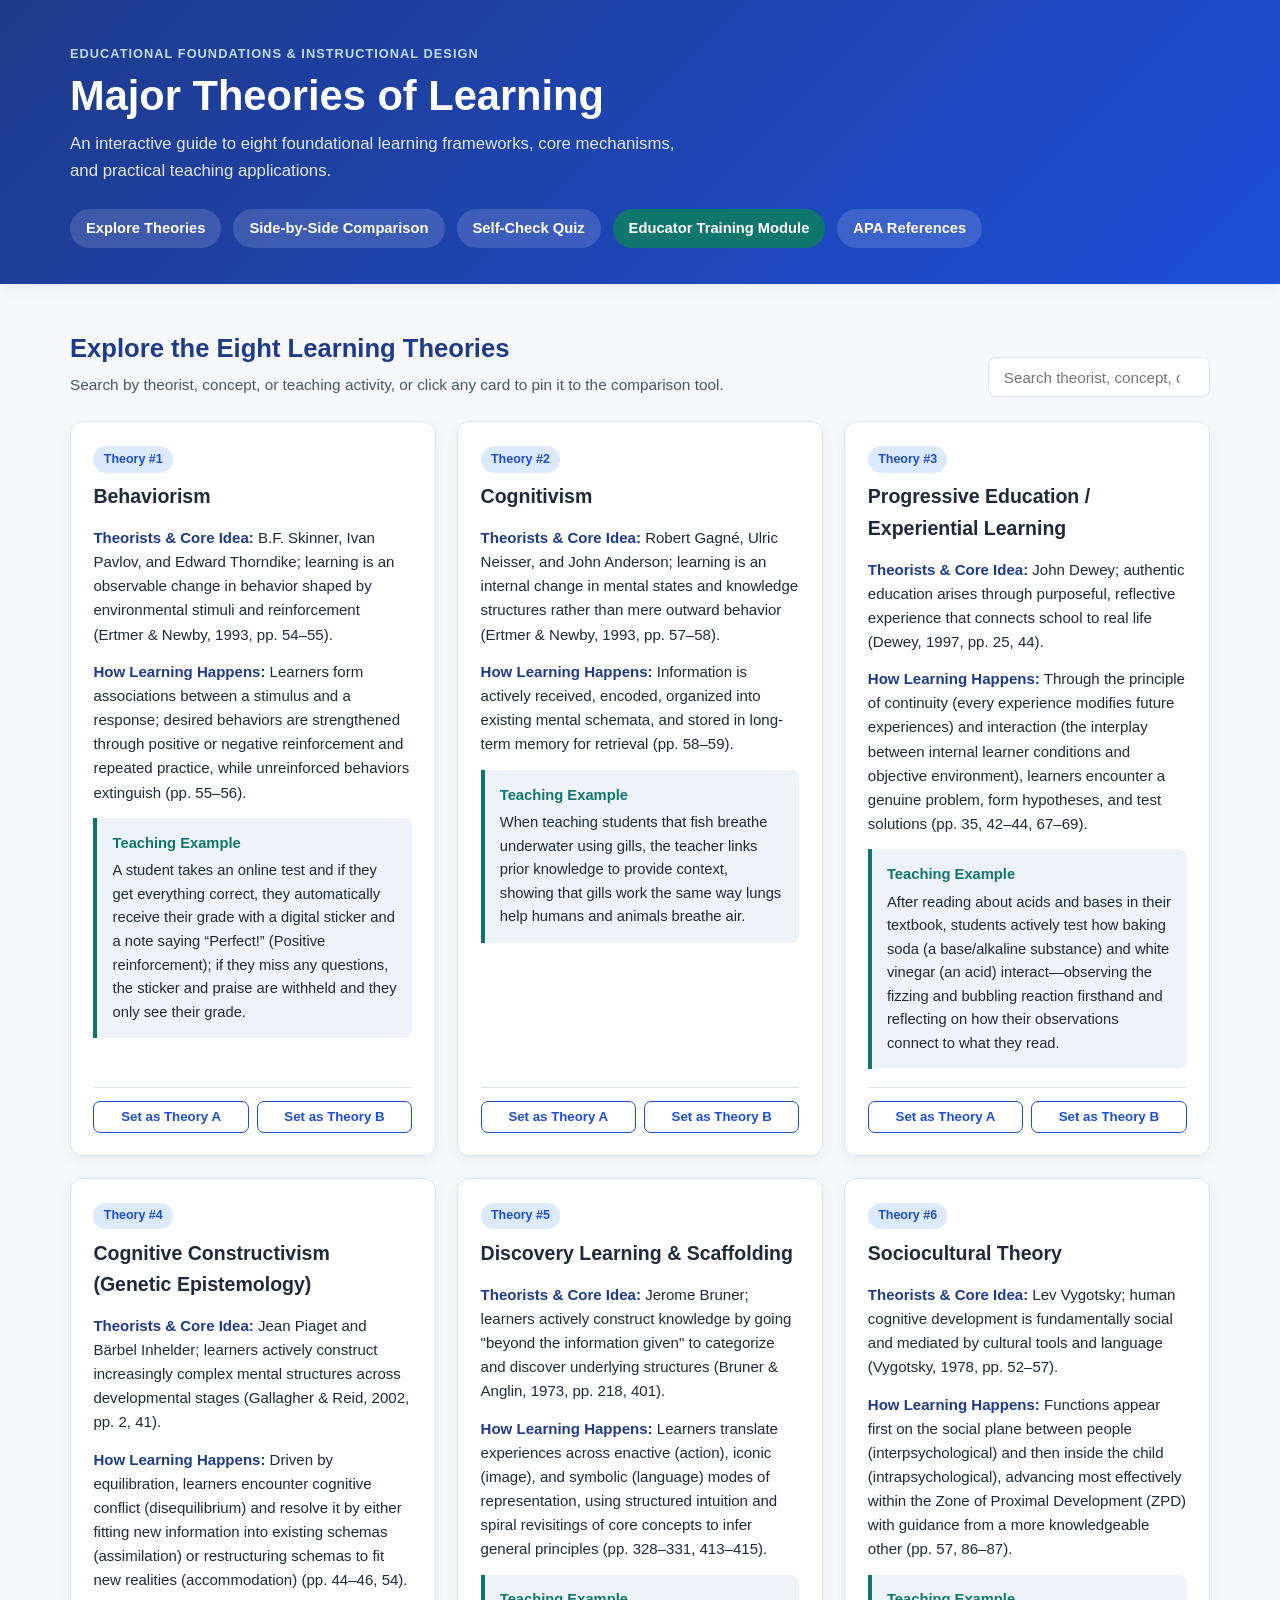
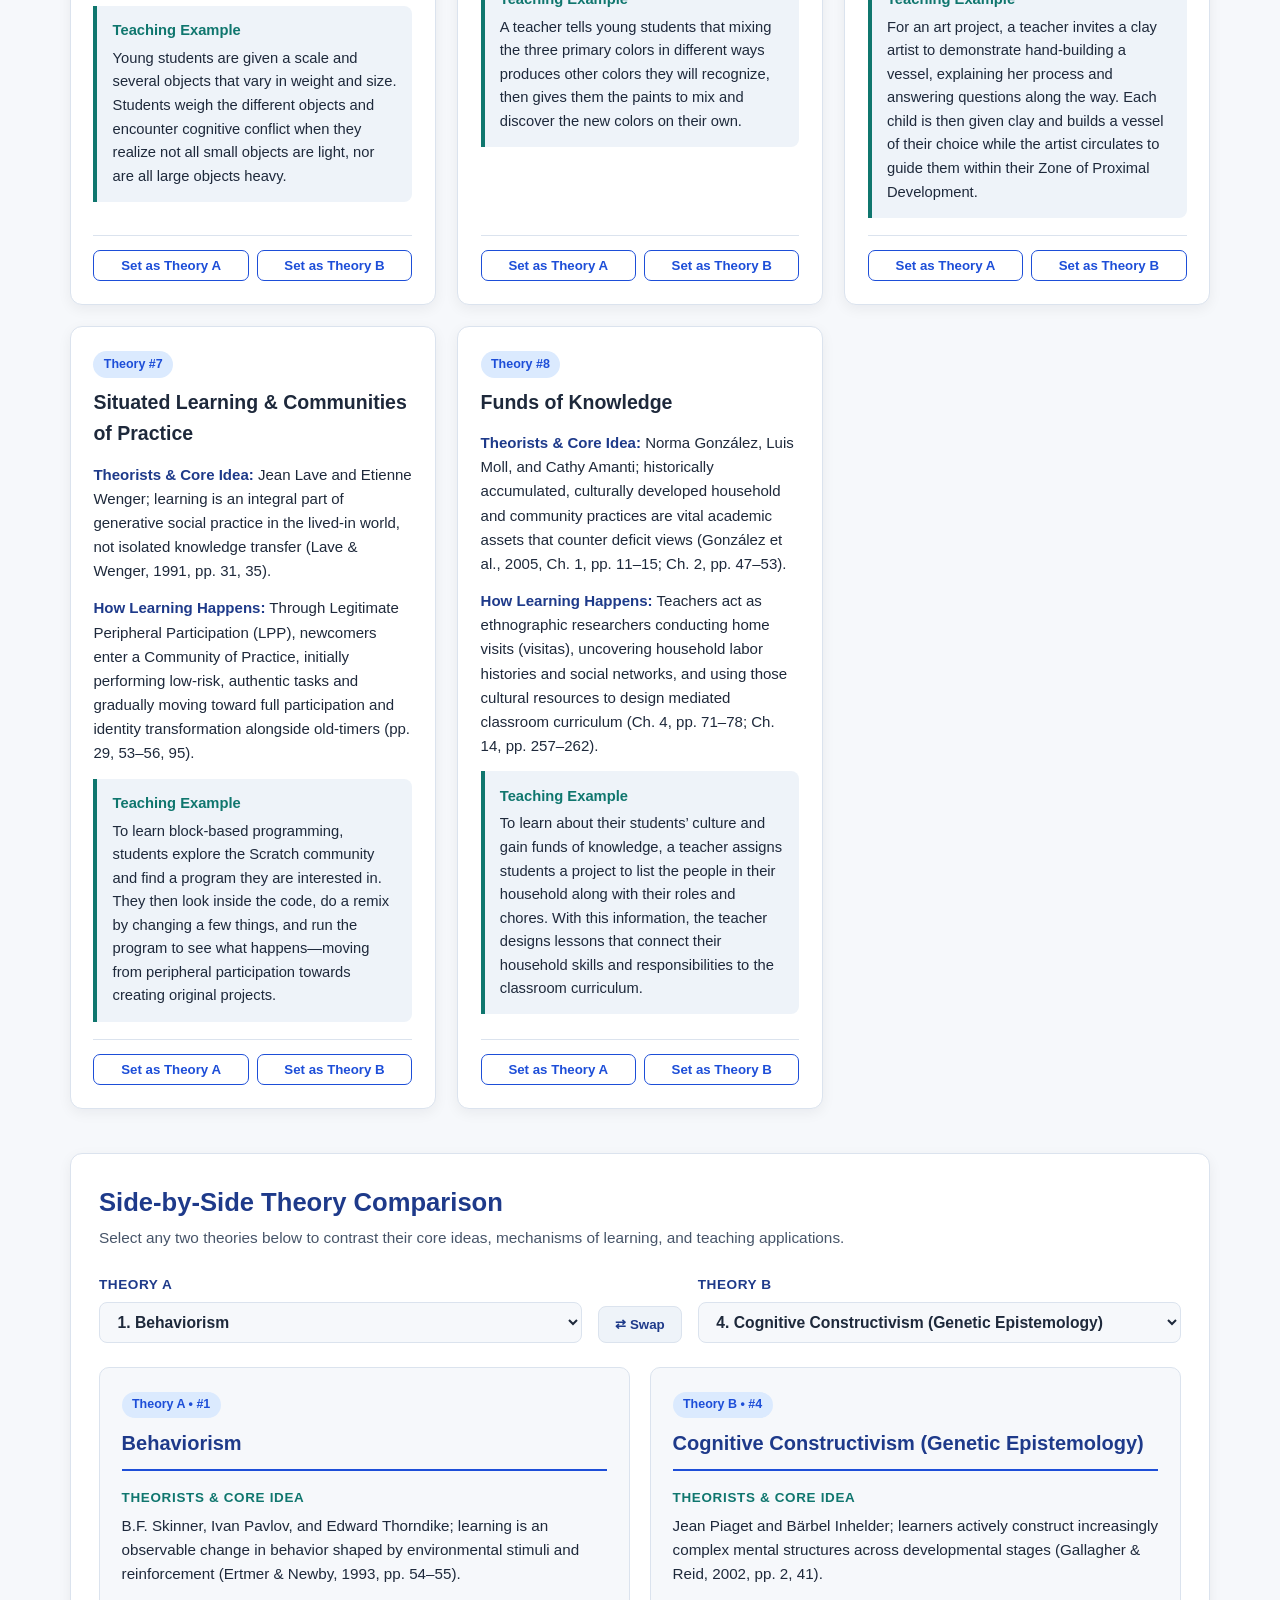
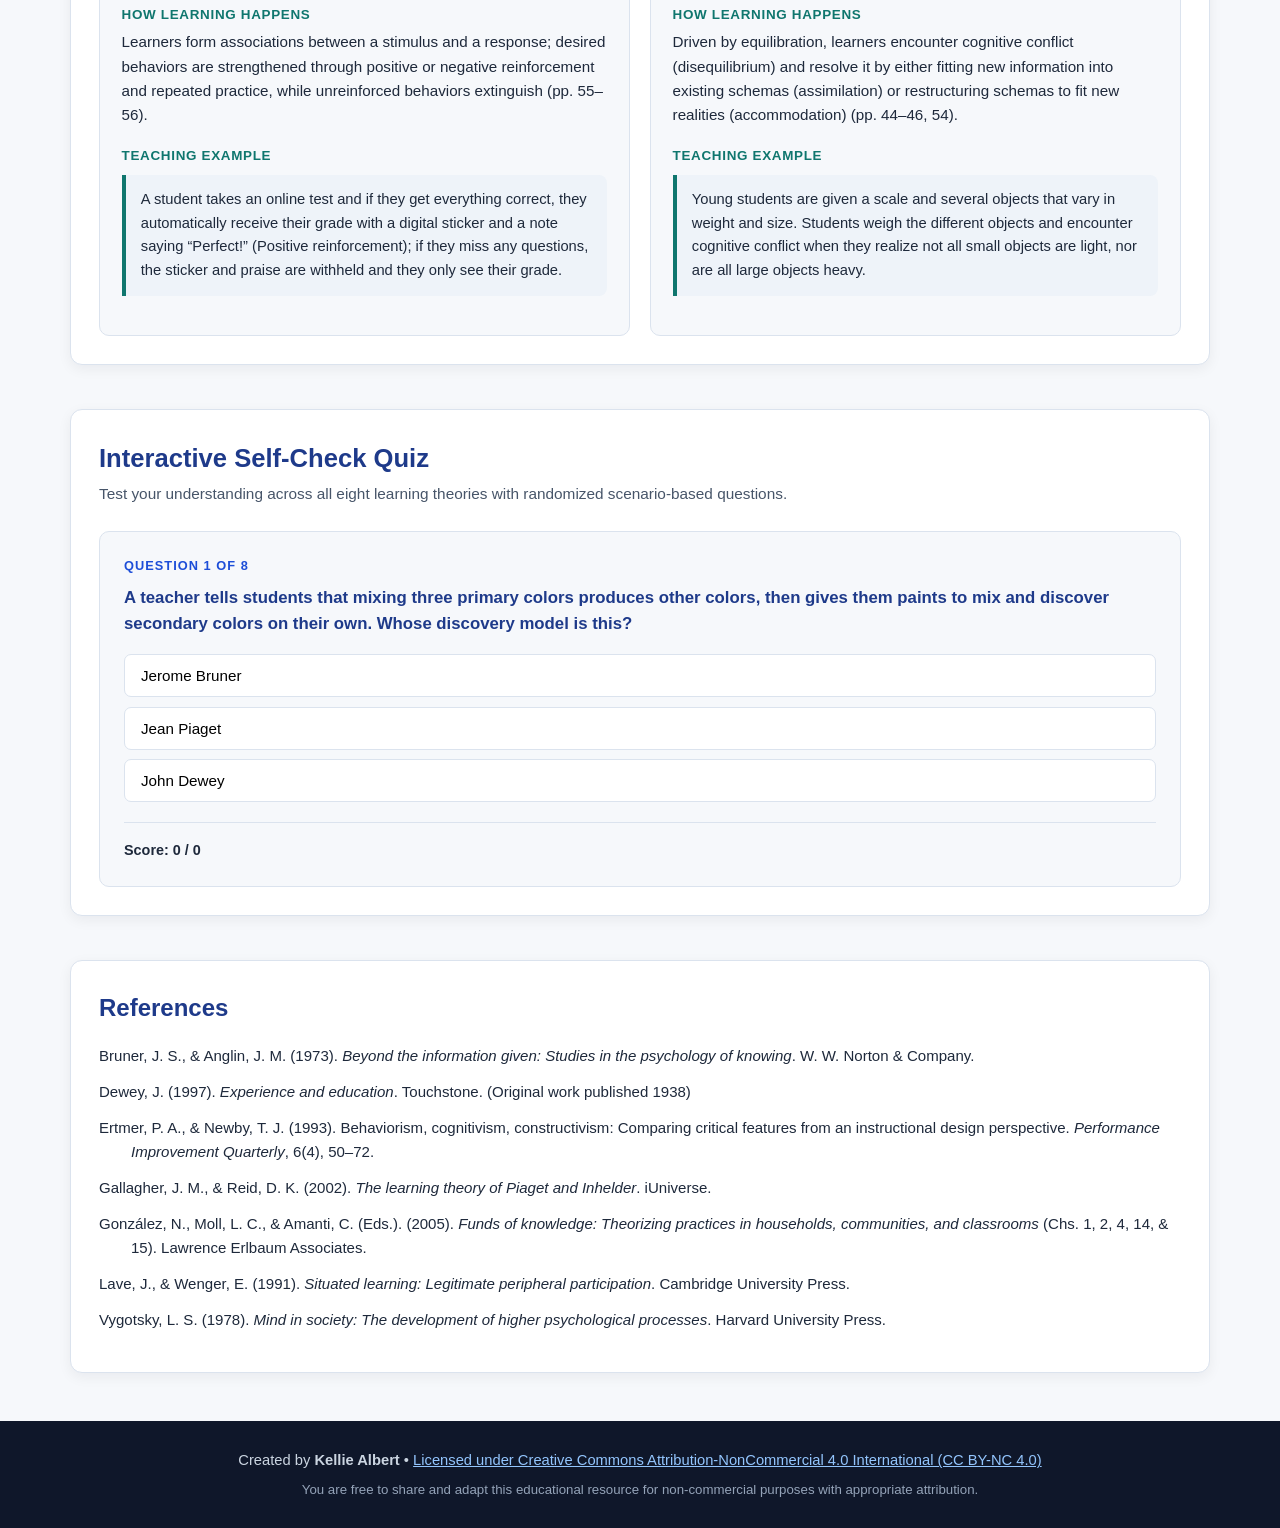
==== index.html @ d90a33f2 "Add files via upload add learning theories dashboard" ====
<!DOCTYPE html>
<html lang="en">
<head>
  <meta charset="UTF-8" />
  <meta name="viewport" content="width=device-width, initial-scale=1.0" />
  <title>Major Theories of Learning — Educational Guide</title>
  <link rel="stylesheet" href="styles.css" />
</head>
<body>
  <header class="site-header">
    <div class="container">
      <p class="eyebrow">Educational Foundations &amp; Instructional Design</p>
      <h1>Major Theories of Learning</h1>
      <p class="subtitle">
        An interactive guide to eight foundational learning frameworks, core mechanisms, and practical teaching applications.
      </p>
      <nav class="main-nav" aria-label="Primary Navigation">
        <a href="#explorer">Explore Theories</a>
        <a href="#compare">Side-by-Side Comparison</a>
        <a href="#quiz-section">Self-Check Quiz</a>
        <a href="module.html" class="nav-highlight">Educator Training Module</a>
        <a href="#references">APA References</a>
      </nav>
    </div>
  </header>

  <main class="container">
    <!-- Theory Explorer Section -->
    <section id="explorer" class="section-block" aria-labelledby="explorer-heading">
      <div class="section-header">
        <div>
          <h2 id="explorer-heading">Explore the Eight Learning Theories</h2>
          <p class="section-desc">Search by theorist, concept, or teaching activity, or click any card to pin it to the comparison tool.</p>
        </div>
        <div class="search-box">
          <label for="search-input" class="visually-hidden">Search theories</label>
          <input
            type="search"
            id="search-input"
            placeholder="Search theorist, concept, or example..."
            autocomplete="off"
          />
        </div>
      </div>

      <div id="theory-grid" class="theory-grid" aria-live="polite">
        <!-- Populated dynamically by script.js -->
      </div>
      <p id="no-results" class="no-results hidden">No learning theories matched your search. Try another keyword.</p>
    </section>

    <!-- Side-by-Side Comparison Section -->
    <section id="compare" class="section-block compare-section" aria-labelledby="compare-heading">
      <div class="section-header">
        <div>
          <h2 id="compare-heading">Side-by-Side Theory Comparison</h2>
          <p class="section-desc">Select any two theories below to contrast their core ideas, mechanisms of learning, and teaching applications.</p>
        </div>
      </div>

      <div class="compare-controls">
        <div class="select-group">
          <label for="theory-select-a">Theory A</label>
          <select id="theory-select-a"></select>
        </div>

        <button type="button" id="swap-btn" class="btn-secondary" title="Swap selected theories" aria-label="Swap Theory A and Theory B">
          &#8644; Swap
        </button>

        <div class="select-group">
          <label for="theory-select-b">Theory B</label>
          <select id="theory-select-b"></select>
        </div>
      </div>

      <div id="comparison-board" class="comparison-board" aria-live="polite">
        <!-- Populated dynamically by script.js -->
      </div>
    </section>

    <!-- Interactive Self-Check Quiz Section -->
    <section id="quiz-section" class="section-block quiz-main-section" aria-labelledby="quiz-heading">
      <div class="section-header">
        <div>
          <h2 id="quiz-heading">Interactive Self-Check Quiz</h2>
          <p class="section-desc">Test your understanding across all eight learning theories with randomized scenario-based questions.</p>
        </div>
      </div>

      <div class="quiz-container" id="main-quiz-box">
        <div id="main-quiz-progress" class="eyebrow" style="margin-bottom: 0.5rem; color: var(--primary);">Question 1 of 8</div>
        <div id="main-quiz-question" class="quiz-question">Loading question...</div>
        <div id="main-quiz-options" class="quiz-options"></div>
        <div id="main-quiz-feedback" class="quiz-feedback hidden"></div>
        
        <div class="quiz-nav-row">
          <span id="main-quiz-score" style="font-weight: 600; font-size: 0.9rem;">Score: 0 / 0</span>
          <button type="button" id="main-next-btn" class="btn-primary hidden">Next Question →</button>
        </div>
      </div>
    </section>

    <!-- References Section -->
    <section id="references" class="section-block references-section" aria-labelledby="references-heading">
      <h2 id="references-heading">References</h2>
      <ul class="apa-list">
        <li>Bruner, J. S., &amp; Anglin, J. M. (1973). <em>Beyond the information given: Studies in the psychology of knowing</em>. W. W. Norton &amp; Company.</li>
        <li>Dewey, J. (1997). <em>Experience and education</em>. Touchstone. (Original work published 1938)</li>
        <li>Ertmer, P. A., &amp; Newby, T. J. (1993). Behaviorism, cognitivism, constructivism: Comparing critical features from an instructional design perspective. <em>Performance Improvement Quarterly</em>, 6(4), 50–72.</li>
        <li>Gallagher, J. M., &amp; Reid, D. K. (2002). <em>The learning theory of Piaget and Inhelder</em>. iUniverse.</li>
        <li>González, N., Moll, L. C., &amp; Amanti, C. (Eds.). (2005). <em>Funds of knowledge: Theorizing practices in households, communities, and classrooms</em> (Chs. 1, 2, 4, 14, &amp; 15). Lawrence Erlbaum Associates.</li>
        <li>Lave, J., &amp; Wenger, E. (1991). <em>Situated learning: Legitimate peripheral participation</em>. Cambridge University Press.</li>
        <li>Vygotsky, L. S. (1978). <em>Mind in society: The development of higher psychological processes</em>. Harvard University Press.</li>
      </ul>
    </section>
  </main>

  <footer class="site-footer">
    <div class="container footer-content">
      <p>
        Created by <strong>Kellie Albert</strong> &bull;
        <a
          href="https://creativecommons.org/licenses/by-nc/4.0/"
          target="_blank"
          rel="license noopener noreferrer"
        >
          Licensed under Creative Commons Attribution-NonCommercial 4.0 International (CC BY-NC 4.0)
        </a>
      </p>
      <p class="footer-note">
        You are free to share and adapt this educational resource for non-commercial purposes with appropriate attribution.
      </p>
    </div>
  </footer>

  <script src="script.js"></script>
</body>
</html>
---- styles.css ----
:root {
  --bg: #f6f8fb;
  --surface: #ffffff;
  --surface-alt: #eef3f9;
  --text: #1e293b;
  --text-muted: #475569;
  --primary: #1d4ed8;
  --primary-dark: #1e3a8a;
  --accent: #0f766e;
  --border: #dbe3ee;
  --shadow: 0 4px 14px rgba(15, 23, 42, 0.06);
  --radius: 12px;
}

* {
  box-sizing: border-box;
  margin: 0;
  padding: 0;
}

html {
  scroll-behavior: smooth;
}

body {
  font-family: -apple-system, BlinkMacSystemFont, "Segoe UI", Roboto, Oxygen, Ubuntu, Cantarell, sans-serif;
  background-color: var(--bg);
  color: var(--text);
  line-height: 1.6;
}

.container {
  width: min(1140px, 92%);
  margin: 0 auto;
}

.visually-hidden {
  position: absolute;
  width: 1px;
  height: 1px;
  overflow: hidden;
  clip: rect(0 0 0 0);
}

.hidden {
  display: none !important;
}

/* Header */
.site-header {
  background: linear-gradient(135deg, var(--primary-dark), var(--primary));
  color: #ffffff;
  padding: 2.75rem 0 2.25rem;
  box-shadow: var(--shadow);
}

.eyebrow {
  text-transform: uppercase;
  letter-spacing: 0.08em;
  font-size: 0.8rem;
  font-weight: 700;
  color: #bfdbfe;
  margin-bottom: 0.4rem;
}

.site-header h1 {
  font-size: clamp(1.85rem, 3.5vw, 2.6rem);
  line-height: 1.2;
  margin-bottom: 0.65rem;
}

.subtitle {
  max-width: 68ch;
  color: #e2e8f0;
  font-size: 1.05rem;
  margin-bottom: 1.5rem;
}

.main-nav {
  display: flex;
  flex-wrap: wrap;
  gap: 0.75rem;
}

.main-nav a {
  text-decoration: none;
  color: #ffffff;
  background: rgba(255, 255, 255, 0.14);
  padding: 0.5rem 1rem;
  border-radius: 999px;
  font-size: 0.92rem;
  font-weight: 600;
  transition: background 0.2s ease;
}

.main-nav a:hover,
.main-nav a:focus-visible {
  background: rgba(255, 255, 255, 0.28);
}

.main-nav .nav-highlight {
  background: #0f766e;
  color: #ffffff;
}

.main-nav .nav-highlight:hover {
  background: #115e59;
}

/* Sections */
.section-block {
  margin-top: 2.75rem;
}

.section-header {
  display: flex;
  flex-wrap: wrap;
  justify-content: space-between;
  align-items: flex-end;
  gap: 1rem;
  margin-bottom: 1.5rem;
}

.section-header h2 {
  font-size: 1.6rem;
  color: var(--primary-dark);
}

.section-desc {
  color: var(--text-muted);
  font-size: 0.96rem;
  margin-top: 0.2rem;
}

.search-box input {
  width: min(320px, 100%);
  padding: 0.65rem 0.95rem;
  border: 1px solid var(--border);
  border-radius: 8px;
  font-size: 0.95rem;
  background: var(--surface);
  color: var(--text);
}

.search-box input:focus {
  outline: 2px solid var(--primary);
  border-color: transparent;
}

/* Theory Cards */
.theory-grid {
  display: grid;
  grid-template-columns: repeat(auto-fit, minmax(320px, 1fr));
  gap: 1.35rem;
}

.theory-card {
  background: var(--surface);
  border: 1px solid var(--border);
  border-radius: var(--radius);
  padding: 1.4rem;
  box-shadow: var(--shadow);
  display: flex;
  flex-direction: column;
  justify-content: space-between;
  transition: transform 0.18s ease, box-shadow 0.18s ease;
}

.theory-card:hover {
  transform: translateY(-2px);
  box-shadow: 0 8px 20px rgba(15, 23, 42, 0.09);
}

.card-badge {
  display: inline-block;
  font-size: 0.78rem;
  font-weight: 700;
  color: var(--primary);
  background: #dbeafe;
  padding: 0.2rem 0.65rem;
  border-radius: 999px;
  margin-bottom: 0.55rem;
}

.theory-card h3 {
  font-size: 1.22rem;
  color: var(--text);
  margin-bottom: 0.85rem;
}

.detail-block {
  margin-bottom: 0.85rem;
  font-size: 0.94rem;
}

.detail-block strong {
  color: var(--primary-dark);
}

.example-callout {
  background: var(--surface-alt);
  border-left: 4px solid var(--accent);
  padding: 0.85rem 0.95rem;
  border-radius: 0 8px 8px 0;
  font-size: 0.92rem;
  margin-top: 0.5rem;
}

.example-callout strong {
  color: var(--accent);
  display: block;
  margin-bottom: 0.25rem;
}

.card-actions {
  display: flex;
  gap: 0.5rem;
  margin-top: 1.1rem;
  padding-top: 0.85rem;
  border-top: 1px solid var(--border);
}

.btn-small {
  flex: 1;
  background: var(--surface);
  color: var(--primary);
  border: 1px solid var(--primary);
  border-radius: 7px;
  padding: 0.45rem 0.6rem;
  font-size: 0.83rem;
  font-weight: 600;
  cursor: pointer;
  transition: background 0.15s ease, color 0.15s ease;
}

.btn-small:hover {
  background: var(--primary);
  color: #ffffff;
}

.no-results {
  text-align: center;
  color: var(--text-muted);
  padding: 2rem;
  background: var(--surface);
  border-radius: var(--radius);
  border: 1px dashed var(--border);
}

/* Comparison Section */
.compare-section {
  background: var(--surface);
  border: 1px solid var(--border);
  border-radius: var(--radius);
  padding: 1.75rem;
  box-shadow: var(--shadow);
}

.compare-controls {
  display: grid;
  grid-template-columns: 1fr auto 1fr;
  align-items: end;
  gap: 1rem;
  margin-bottom: 1.5rem;
}

.select-group {
  display: flex;
  flex-direction: column;
  gap: 0.35rem;
}

.select-group label {
  font-size: 0.85rem;
  font-weight: 700;
  color: var(--primary-dark);
  text-transform: uppercase;
  letter-spacing: 0.04em;
}

.select-group select {
  padding: 0.65rem 0.85rem;
  border-radius: 8px;
  border: 1px solid var(--border);
  font-size: 0.98rem;
  background: var(--bg);
  color: var(--text);
  font-weight: 600;
}

.btn-secondary {
  padding: 0.65rem 1rem;
  border-radius: 8px;
  border: 1px solid var(--border);
  background: var(--surface-alt);
  color: var(--primary-dark);
  font-weight: 700;
  cursor: pointer;
  transition: background 0.15s ease;
}

.btn-secondary:hover {
  background: #dbeafe;
}

.comparison-board {
  display: grid;
  grid-template-columns: 1fr 1fr;
  gap: 1.25rem;
}

.compare-column {
  background: var(--bg);
  border: 1px solid var(--border);
  border-radius: 10px;
  padding: 1.35rem;
}

.compare-column h3 {
  color: var(--primary-dark);
  font-size: 1.25rem;
  padding-bottom: 0.65rem;
  margin-bottom: 1rem;
  border-bottom: 2px solid var(--primary);
}

.compare-row {
  margin-bottom: 1.1rem;
}

.compare-row h4 {
  font-size: 0.84rem;
  text-transform: uppercase;
  letter-spacing: 0.05em;
  color: var(--accent);
  margin-bottom: 0.3rem;
}

.compare-row p {
  font-size: 0.95rem;
}

/* Quiz Section Styles */
.quiz-main-section {
  background: var(--surface);
  border: 1px solid var(--border);
  border-radius: var(--radius);
  padding: 1.75rem;
  box-shadow: var(--shadow);
}

.quiz-container {
  background: var(--bg);
  border: 1px solid var(--border);
  border-radius: 10px;
  padding: 1.5rem;
  margin-top: 1rem;
}

.quiz-question {
  font-weight: 600;
  font-size: 1.05rem;
  margin-bottom: 1rem;
  color: var(--primary-dark);
}

.quiz-options {
  display: flex;
  flex-direction: column;
  gap: 0.6rem;
  margin-bottom: 1rem;
}

.quiz-btn {
  background: var(--surface);
  border: 1px solid var(--border);
  padding: 0.75rem 1rem;
  text-align: left;
  border-radius: 7px;
  font-size: 0.95rem;
  cursor: pointer;
  transition: all 0.15s ease;
}

.quiz-btn:hover {
  background: var(--surface-alt);
  border-color: var(--primary);
}

.quiz-btn.correct {
  background: #d1fae5;
  border-color: #059669;
  color: #065f46;
  font-weight: 600;
}

.quiz-btn.incorrect {
  background: #fee2e2;
  border-color: #dc2626;
  color: #991b1b;
}

.quiz-feedback {
  font-size: 0.92rem;
  padding: 0.75rem;
  border-radius: 6px;
  margin-top: 0.75rem;
}

.quiz-feedback.success {
  background: #d1fae5;
  color: #065f46;
  border: 1px solid #34d399;
}

.quiz-feedback.error {
  background: #fee2e2;
  color: #991b1b;
  border: 1px solid #f87171;
}

.quiz-nav-row {
  display: flex;
  justify-content: space-between;
  align-items: center;
  margin-top: 1.25rem;
  padding-top: 1rem;
  border-top: 1px solid var(--border);
}

.btn-primary {
  background: var(--primary);
  color: #ffffff;
  border: none;
  padding: 0.6rem 1.2rem;
  border-radius: 7px;
  font-weight: 600;
  cursor: pointer;
}

.btn-primary:hover {
  background: var(--primary-dark);
}

/* References */
.references-section {
  background: var(--surface);
  border: 1px solid var(--border);
  border-radius: var(--radius);
  padding: 1.75rem;
  box-shadow: var(--shadow);
}

.references-section h2 {
  font-size: 1.5rem;
  color: var(--primary-dark);
  margin-bottom: 1rem;
}

.apa-list {
  list-style: none;
}

.apa-list li {
  padding-left: 2rem;
  text-indent: -2rem;
  margin-bottom: 0.75rem;
  font-size: 0.94rem;
  color: var(--text);
}

/* Footer */
.site-footer {
  margin-top: 3rem;
  background: #0f172a;
  color: #cbd5e1;
  padding: 1.75rem 0;
  font-size: 0.92rem;
}

.footer-content {
  text-align: center;
}

.site-footer a {
  color: #93c5fd;
  text-decoration: underline;
}

.site-footer a:hover {
  color: #ffffff;
}

.footer-note {
  font-size: 0.83rem;
  color: #94a3b8;
  margin-top: 0.35rem;
}

@media (max-width: 768px) {
  .compare-controls,
  .comparison-board {
    grid-template-columns: 1fr;
  }
  .btn-secondary {
    justify-self: start;
  }
}
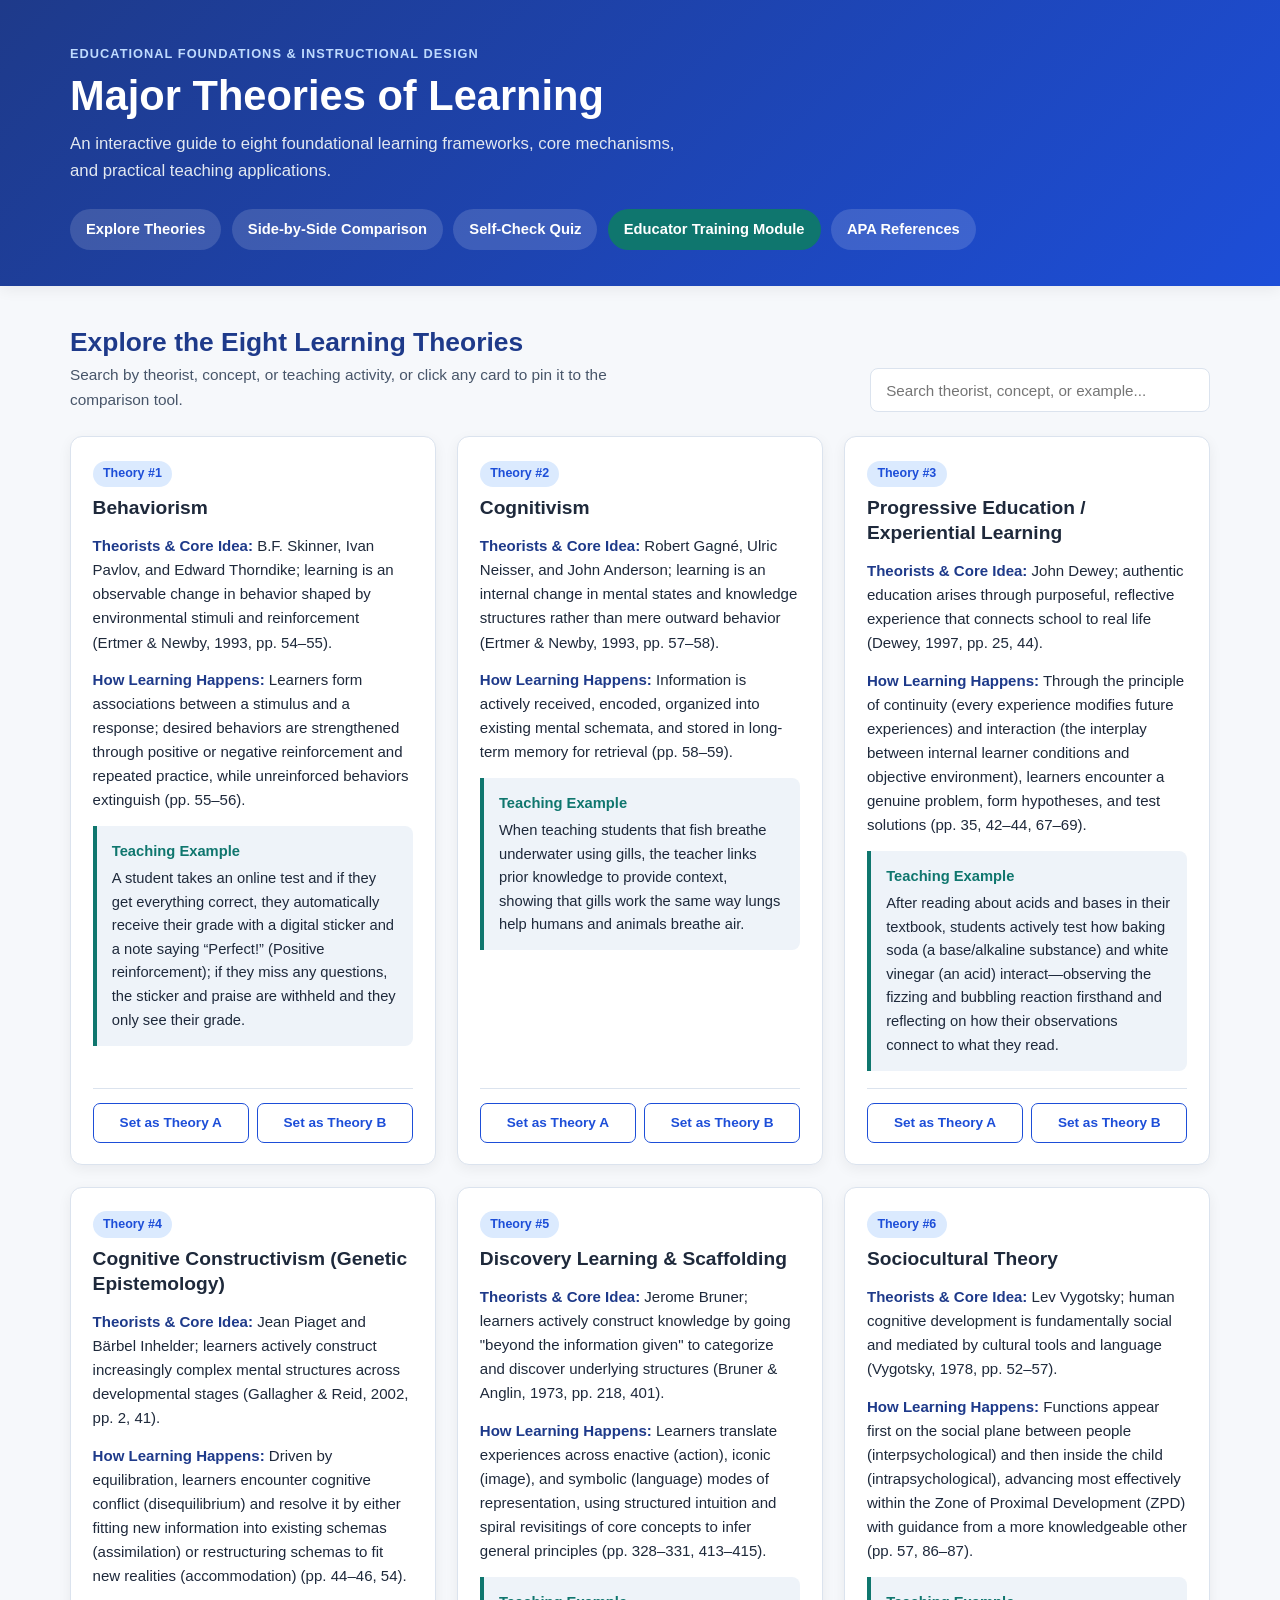
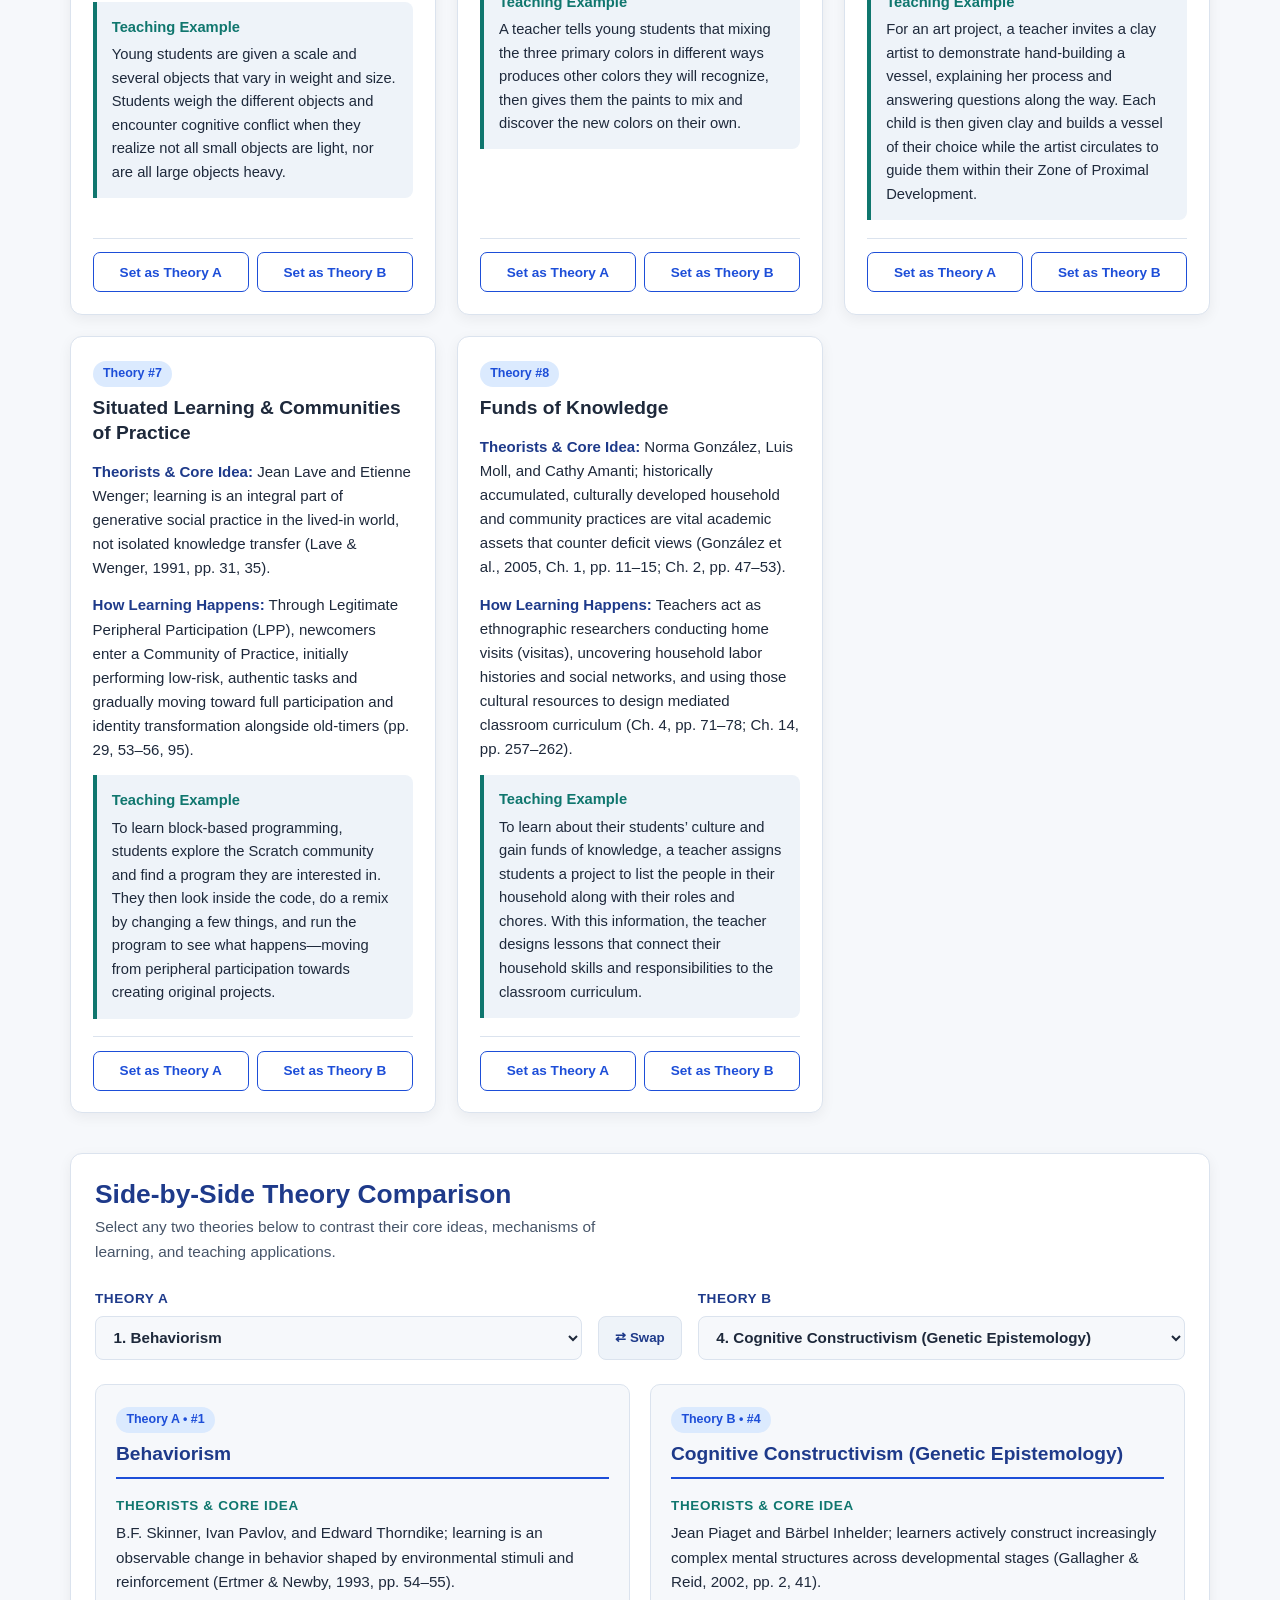
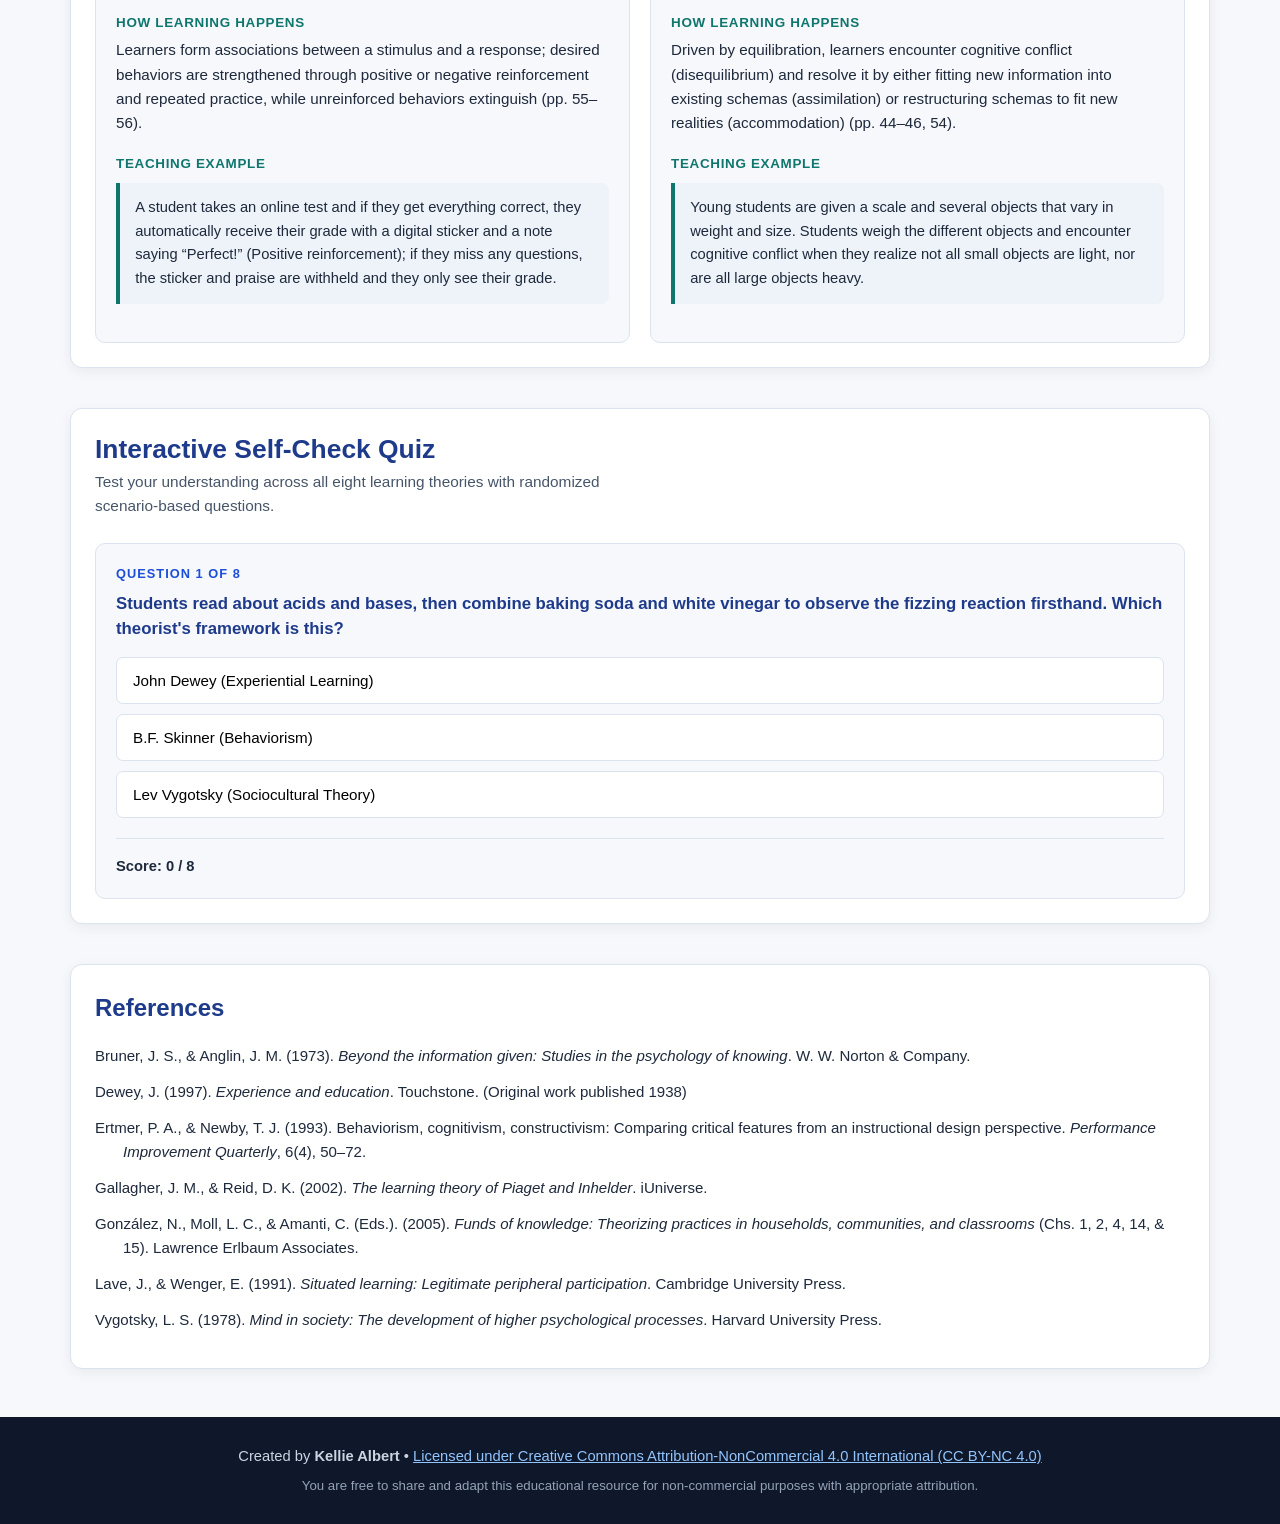
==== commit 7ce0a370: "Add files via upload updated to be responsive" ====
--- a/index.html
+++ b/index.html
@@ -89,14 +89,14 @@
       </div>
 
       <div class="quiz-container" id="main-quiz-box">
-        <div id="main-quiz-progress" class="eyebrow" style="margin-bottom: 0.5rem; color: var(--primary);">Question 1 of 8</div>
+        <div id="main-quiz-progress" class="eyebrow quiz-progress">Question 1 of 8</div>
         <div id="main-quiz-question" class="quiz-question">Loading question...</div>
         <div id="main-quiz-options" class="quiz-options"></div>
         <div id="main-quiz-feedback" class="quiz-feedback hidden"></div>
-        
+
         <div class="quiz-nav-row">
-          <span id="main-quiz-score" style="font-weight: 600; font-size: 0.9rem;">Score: 0 / 0</span>
-          <button type="button" id="main-next-btn" class="btn-primary hidden">Next Question →</button>
+          <span id="main-quiz-score" class="quiz-score">Score: 0 / 0</span>
+          <button type="button" id="main-next-btn" class="btn-primary hidden">Next Question &rarr;</button>
         </div>
       </div>
     </section>
--- a/styles.css
+++ b/styles.css
@@ -27,6 +27,18 @@
   background-color: var(--bg);
   color: var(--text);
   line-height: 1.6;
+  overflow-x: clip;
+  overflow-wrap: anywhere;
+}
+
+img {
+  display: block;
+  max-width: 100%;
+  height: auto;
+}
+
+section[id] {
+  scroll-margin-top: 1.25rem;
 }
 
 .container {
@@ -64,7 +76,7 @@
 }
 
 .site-header h1 {
-  font-size: clamp(1.85rem, 3.5vw, 2.6rem);
+  font-size: clamp(1.75rem, 3.5vw, 2.6rem);
   line-height: 1.2;
   margin-bottom: 0.65rem;
 }
@@ -72,21 +84,24 @@
 .subtitle {
   max-width: 68ch;
   color: #e2e8f0;
-  font-size: 1.05rem;
+  font-size: clamp(0.98rem, 1.4vw, 1.05rem);
   margin-bottom: 1.5rem;
 }
 
 .main-nav {
   display: flex;
   flex-wrap: wrap;
-  gap: 0.75rem;
+  gap: 0.65rem;
 }
 
 .main-nav a {
   text-decoration: none;
   color: #ffffff;
   background: rgba(255, 255, 255, 0.14);
-  padding: 0.5rem 1rem;
+  padding: 0.55rem 1rem;
+  min-height: 40px;
+  display: inline-flex;
+  align-items: center;
   border-radius: 999px;
   font-size: 0.92rem;
   font-weight: 600;
@@ -103,13 +118,14 @@
   color: #ffffff;
 }
 
-.main-nav .nav-highlight:hover {
+.main-nav .nav-highlight:hover,
+.main-nav .nav-highlight:focus-visible {
   background: #115e59;
 }
 
 /* Sections */
 .section-block {
-  margin-top: 2.75rem;
+  margin-top: 2.5rem;
 }
 
 .section-header {
@@ -122,18 +138,25 @@
 }
 
 .section-header h2 {
-  font-size: 1.6rem;
+  font-size: clamp(1.35rem, 2.5vw, 1.65rem);
+  line-height: 1.25;
   color: var(--primary-dark);
 }
 
 .section-desc {
   color: var(--text-muted);
   font-size: 0.96rem;
-  margin-top: 0.2rem;
+  margin-top: 0.25rem;
+  max-width: 65ch;
+}
+
+.search-box {
+  width: min(340px, 100%);
 }
 
 .search-box input {
-  width: min(320px, 100%);
+  width: 100%;
+  min-height: 44px;
   padding: 0.65rem 0.95rem;
   border: 1px solid var(--border);
   border-radius: 8px;
@@ -150,7 +173,7 @@
 /* Theory Cards */
 .theory-grid {
   display: grid;
-  grid-template-columns: repeat(auto-fit, minmax(320px, 1fr));
+  grid-template-columns: repeat(auto-fit, minmax(min(100%, 300px), 1fr));
   gap: 1.35rem;
 }
 
@@ -158,7 +181,7 @@
   background: var(--surface);
   border: 1px solid var(--border);
   border-radius: var(--radius);
-  padding: 1.4rem;
+  padding: 1.35rem;
   box-shadow: var(--shadow);
   display: flex;
   flex-direction: column;
@@ -183,7 +206,8 @@
 }
 
 .theory-card h3 {
-  font-size: 1.22rem;
+  font-size: 1.2rem;
+  line-height: 1.3;
   color: var(--text);
   margin-bottom: 0.85rem;
 }
@@ -214,6 +238,7 @@
 
 .card-actions {
   display: flex;
+  flex-wrap: wrap;
   gap: 0.5rem;
   margin-top: 1.1rem;
   padding-top: 0.85rem;
@@ -221,19 +246,21 @@
 }
 
 .btn-small {
-  flex: 1;
+  flex: 1 1 120px;
+  min-height: 40px;
   background: var(--surface);
   color: var(--primary);
   border: 1px solid var(--primary);
   border-radius: 7px;
-  padding: 0.45rem 0.6rem;
-  font-size: 0.83rem;
+  padding: 0.5rem 0.65rem;
+  font-size: 0.85rem;
   font-weight: 600;
   cursor: pointer;
   transition: background 0.15s ease, color 0.15s ease;
 }
 
-.btn-small:hover {
+.btn-small:hover,
+.btn-small:focus-visible {
   background: var(--primary);
   color: #ffffff;
 }
@@ -252,7 +279,7 @@
   background: var(--surface);
   border: 1px solid var(--border);
   border-radius: var(--radius);
-  padding: 1.75rem;
+  padding: 1.5rem;
   box-shadow: var(--shadow);
 }
 
@@ -268,6 +295,7 @@
   display: flex;
   flex-direction: column;
   gap: 0.35rem;
+  min-width: 0;
 }
 
 .select-group label {
@@ -279,16 +307,19 @@
 }
 
 .select-group select {
+  width: 100%;
+  min-height: 44px;
   padding: 0.65rem 0.85rem;
   border-radius: 8px;
   border: 1px solid var(--border);
-  font-size: 0.98rem;
+  font-size: 0.95rem;
   background: var(--bg);
   color: var(--text);
   font-weight: 600;
 }
 
 .btn-secondary {
+  min-height: 44px;
   padding: 0.65rem 1rem;
   border-radius: 8px;
   border: 1px solid var(--border);
@@ -297,15 +328,17 @@
   font-weight: 700;
   cursor: pointer;
   transition: background 0.15s ease;
-}
-
-.btn-secondary:hover {
+  white-space: nowrap;
+}
+
+.btn-secondary:hover,
+.btn-secondary:focus-visible {
   background: #dbeafe;
 }
 
 .comparison-board {
   display: grid;
-  grid-template-columns: 1fr 1fr;
+  grid-template-columns: repeat(2, minmax(0, 1fr));
   gap: 1.25rem;
 }
 
@@ -313,12 +346,14 @@
   background: var(--bg);
   border: 1px solid var(--border);
   border-radius: 10px;
-  padding: 1.35rem;
+  padding: 1.25rem;
+  min-width: 0;
 }
 
 .compare-column h3 {
   color: var(--primary-dark);
-  font-size: 1.25rem;
+  font-size: 1.2rem;
+  line-height: 1.3;
   padding-bottom: 0.65rem;
   margin-bottom: 1rem;
   border-bottom: 2px solid var(--primary);
@@ -345,7 +380,7 @@
   background: var(--surface);
   border: 1px solid var(--border);
   border-radius: var(--radius);
-  padding: 1.75rem;
+  padding: 1.5rem;
   box-shadow: var(--shadow);
 }
 
@@ -353,13 +388,29 @@
   background: var(--bg);
   border: 1px solid var(--border);
   border-radius: 10px;
-  padding: 1.5rem;
+  padding: 1.25rem;
   margin-top: 1rem;
+}
+
+.quiz-progress {
+  margin-bottom: 0.5rem;
+  color: var(--primary);
+}
+
+.quiz-score {
+  font-weight: 600;
+  font-size: 0.92rem;
+}
+
+.quiz-summary-text {
+  font-size: 1.02rem;
+  margin: 0.75rem 0;
 }
 
 .quiz-question {
   font-weight: 600;
   font-size: 1.05rem;
+  line-height: 1.45;
   margin-bottom: 1rem;
   color: var(--primary-dark);
 }
@@ -372,17 +423,21 @@
 }
 
 .quiz-btn {
+  width: 100%;
+  min-height: 44px;
   background: var(--surface);
   border: 1px solid var(--border);
   padding: 0.75rem 1rem;
   text-align: left;
   border-radius: 7px;
   font-size: 0.95rem;
+  line-height: 1.4;
   cursor: pointer;
   transition: all 0.15s ease;
 }
 
-.quiz-btn:hover {
+.quiz-btn:hover:not(:disabled),
+.quiz-btn:focus-visible:not(:disabled) {
   background: var(--surface-alt);
   border-color: var(--primary);
 }
@@ -402,7 +457,7 @@
 
 .quiz-feedback {
   font-size: 0.92rem;
-  padding: 0.75rem;
+  padding: 0.75rem 0.9rem;
   border-radius: 6px;
   margin-top: 0.75rem;
 }
@@ -421,25 +476,61 @@
 
 .quiz-nav-row {
   display: flex;
+  flex-wrap: wrap;
   justify-content: space-between;
   align-items: center;
+  gap: 0.75rem;
   margin-top: 1.25rem;
   padding-top: 1rem;
   border-top: 1px solid var(--border);
 }
 
 .btn-primary {
+  min-height: 44px;
   background: var(--primary);
   color: #ffffff;
   border: none;
-  padding: 0.6rem 1.2rem;
+  padding: 0.65rem 1.2rem;
   border-radius: 7px;
   font-weight: 600;
   cursor: pointer;
 }
 
-.btn-primary:hover {
+.btn-primary:hover,
+.btn-primary:focus-visible {
   background: var(--primary-dark);
+}
+
+/* Module Portal Helpers */
+.media-figure {
+  margin: 1.25rem 0;
+}
+
+.media-figure img {
+  width: 100%;
+  max-height: 420px;
+  object-fit: cover;
+  border-radius: 10px;
+  border: 1px solid var(--border);
+}
+
+.media-figure figcaption {
+  font-size: 0.86rem;
+  color: var(--text-muted);
+  margin-top: 0.5rem;
+}
+
+.objectives-box {
+  background: var(--surface-alt);
+  border: 1px solid var(--border);
+  border-radius: 10px;
+  padding: 1rem 1.15rem;
+  margin: 1rem 0 1.25rem;
+}
+
+.objectives-box ul {
+  padding-left: 1.25rem;
+  margin-top: 0.4rem;
 }
 
 /* References */
@@ -447,12 +538,12 @@
   background: var(--surface);
   border: 1px solid var(--border);
   border-radius: var(--radius);
-  padding: 1.75rem;
+  padding: 1.5rem;
   box-shadow: var(--shadow);
 }
 
 .references-section h2 {
-  font-size: 1.5rem;
+  font-size: clamp(1.3rem, 2.2vw, 1.5rem);
   color: var(--primary-dark);
   margin-bottom: 1rem;
 }
@@ -462,8 +553,8 @@
 }
 
 .apa-list li {
-  padding-left: 2rem;
-  text-indent: -2rem;
+  padding-left: 1.75rem;
+  text-indent: -1.75rem;
   margin-bottom: 0.75rem;
   font-size: 0.94rem;
   color: var(--text);
@@ -487,7 +578,8 @@
   text-decoration: underline;
 }
 
-.site-footer a:hover {
+.site-footer a:hover,
+.site-footer a:focus-visible {
   color: #ffffff;
 }
 
@@ -497,12 +589,55 @@
   margin-top: 0.35rem;
 }
 
+/* Tablet & Mobile Breakpoints */
 @media (max-width: 768px) {
+  .site-header {
+    padding: 2rem 0 1.75rem;
+  }
+
+  .section-block {
+    margin-top: 2rem;
+  }
+
+  .compare-section,
+  .quiz-main-section,
+  .references-section {
+    padding: 1.15rem;
+  }
+
+  .quiz-container {
+    padding: 1rem;
+  }
+
   .compare-controls,
   .comparison-board {
-    grid-template-columns: 1fr;
-  }
+    grid-template-columns: minmax(0, 1fr);
+  }
+
   .btn-secondary {
-    justify-self: start;
+    width: 100%;
+  }
+}
+
+@media (max-width: 480px) {
+  .container {
+    width: min(1140px, 94%);
+  }
+
+  .main-nav {
+    gap: 0.5rem;
+  }
+
+  .main-nav a {
+    flex: 1 1 auto;
+    justify-content: center;
+    text-align: center;
+    font-size: 0.88rem;
+    padding: 0.5rem 0.75rem;
+  }
+
+  .apa-list li {
+    padding-left: 1.25rem;
+    text-indent: -1.25rem;
   }
 }
